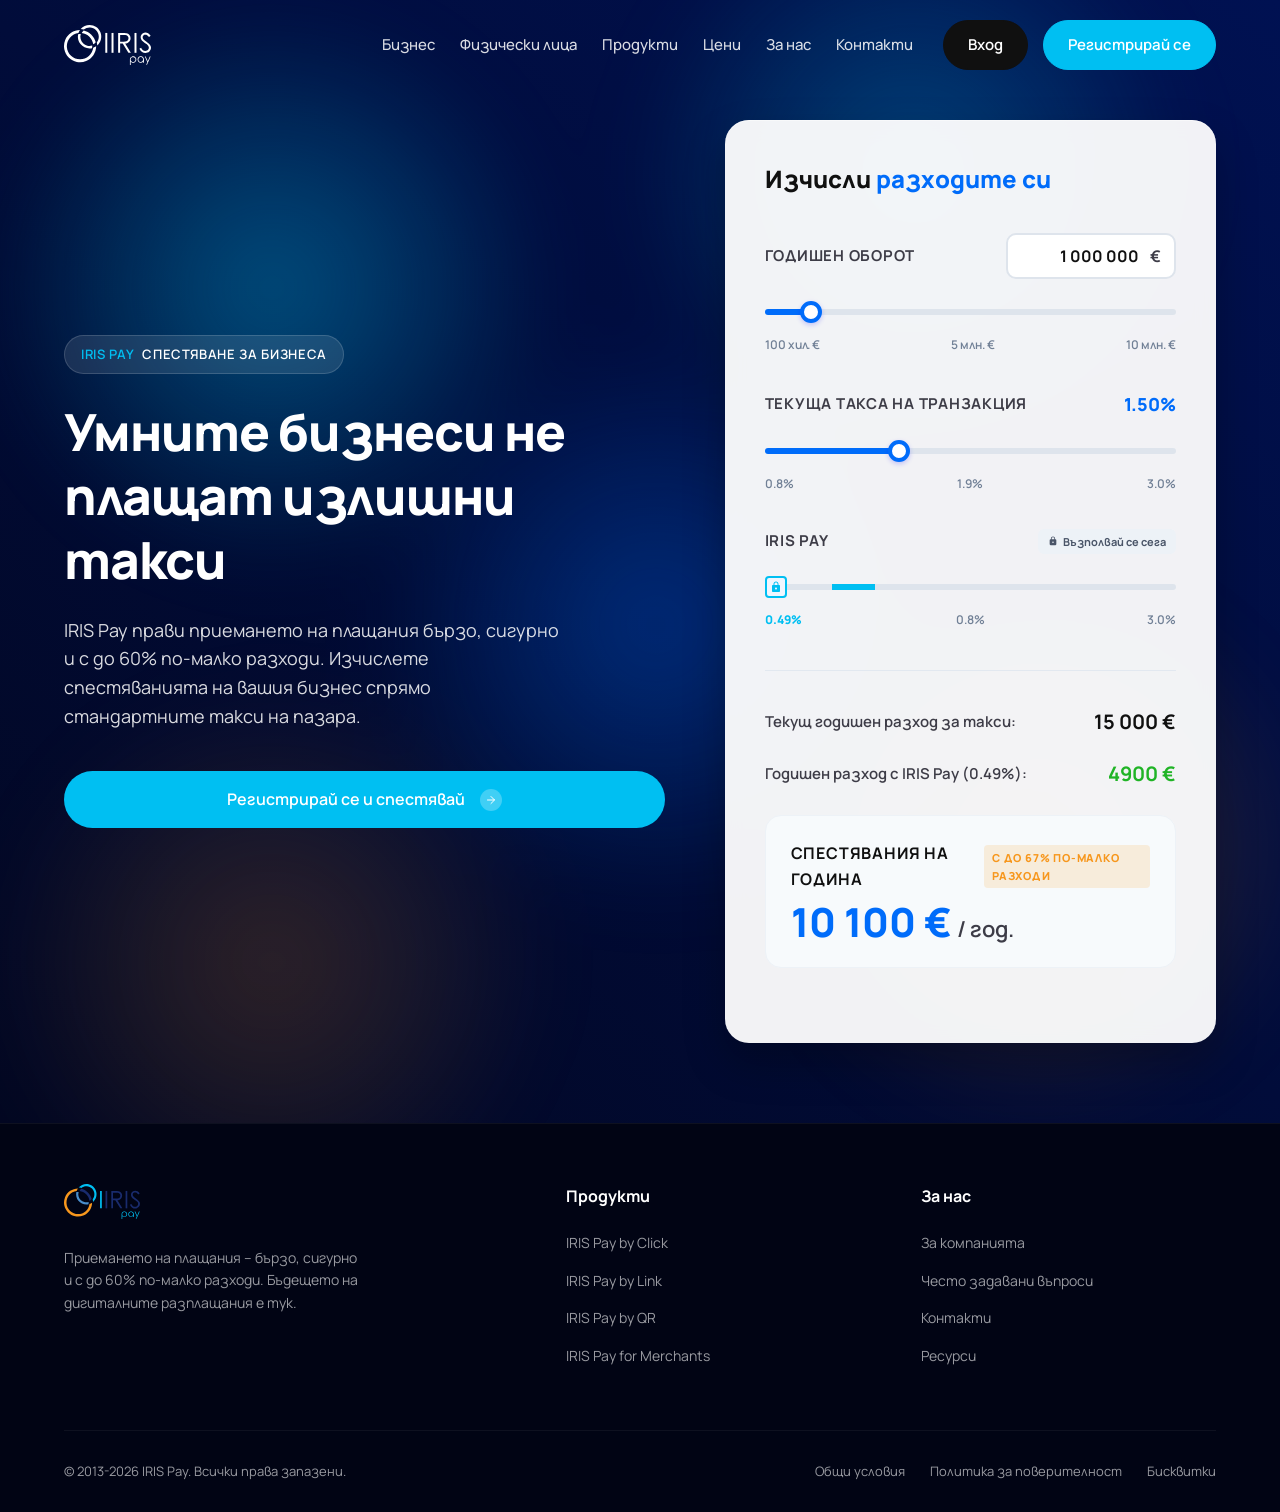
==== index.html @ aaf01136 "Add files via upload" ====
<!DOCTYPE html>
<html lang="bg">
<head>
  <meta charset="UTF-8">
  <meta name="viewport" content="width=device-width, initial-scale=1.0">
  <title>IRIS Pay - Калкулатор на таксите и спестяванията</title>
  <meta name="description" content="Изчислете колко спестява вашият бизнес с IRIS Pay. Сравнете вашите трансакционни такси с нашата фиксирана такса от 0.49%.">
  <link rel="stylesheet" href="style.css?v=1.1">
</head>
<body>

  <!-- Header -->
  <header class="header">
    <a href="#" class="header__logo-link">
      <img src="images/iris-logo.svg" alt="IRIS Pay Logo" class="header__logo">
    </a>
    <nav class="header__nav">
      <ul class="header__menu">
        <li><a href="#" class="header__menu-link">Бизнес</a></li>
        <li><a href="#" class="header__menu-link">Физически лица</a></li>
        <li><a href="#" class="header__menu-link">Продукти</a></li>
        <li><a href="#" class="header__menu-link">Цени</a></li>
        <li><a href="#" class="header__menu-link">За нас</a></li>
        <li><a href="#" class="header__menu-link">Контакти</a></li>
      </ul>
      <div class="header__actions">
        <a href="#" class="btn btn--black">Вход</a>
        <a href="#" class="btn btn--blue">Регистрирай се</a>
      </div>
    </nav>
  </header>

  <!-- Main Hero Wrapper -->
  <main class="hero-wrapper">
    <!-- Liquid Gradient Background -->
    <div class="gradient-bg">
      <!-- SVG filter for liquid blend (goo) -->
      <svg xmlns="http://www.w3.org/2000/svg" version="1.1">
        <defs>
          <filter id="goo">
            <feGaussianBlur in="SourceGraphic" stdDeviation="10" result="blur" />
            <feColorMatrix in="blur" mode="matrix" values="1 0 0 0 0  0 1 0 0 0  0 0 1 0 0  0 0 0 18 -8" result="goo" />
            <feBlend in="SourceGraphic" in2="goo" />
          </filter>
        </defs>
      </svg>
      <div class="gradient-bg__container">
        <div class="gradient-bg__g1"></div>
        <div class="gradient-bg__g2"></div>
        <div class="gradient-bg__g3"></div>
        <div class="gradient-bg__g4"></div>
        <div class="gradient-bg__g5"></div>
      </div>
    </div>

    <div class="container">
      <div class="hero-grid">
        
        <!-- Left Side: Hero Text -->
        <div class="hero-text">
          <div class="hero-pill">
            <i>IRIS Pay</i> Спестяване за бизнеса
          </div>
          <h1 class="hero-title">
            Умните бизнеси не плащат излишни такси
          </h1>
          <p class="hero-description">
            IRIS Pay прави приемането на плащания бързо, сигурно и с до 60% по-малко разходи. Изчислете спестяванията на вашия бизнес спрямо стандартните такси на пазара.
          </p>
          <a class="btn btn--circle-blue" href="#calculator">
            <span class="btn__txt">Регистрирай се и спестявай</span>
            <span class="btn__icon-box">
              <svg class="btn__arrow-svg" viewBox="0 0 24 24">
                <path d="M5 12h14M12 5l7 7-7 7" stroke="currentColor" stroke-width="2" fill="none" stroke-linecap="round" stroke-linejoin="round"/>
              </svg>
            </span>
          </a>
        </div>

        <!-- Right Side: Calculator Card -->
        <div class="calc-card" id="calculator">
          <div class="calc-card__title">
            <span>Изчисли <span class="calc-card__title-highlight">разходите си</span></span>
          </div>

          <!-- Slider 1: Annual Turnover -->
          <div class="calc-group">
            <div class="calc-label-row">
              <span class="calc-label">Годишен оборот</span>
              <div class="calc-input-wrapper">
                <input type="text" id="turnoverInput" class="calc-number-input" value="1 000 000">
                <span class="calc-input-symbol">€</span>
              </div>
            </div>
            <div class="slider-container">
              <input type="range" id="turnoverSlider" class="range-slider" min="100000" max="10000000" step="50000" value="1000000">
              <div class="slider-scale">
                <span>100 хил. €</span>
                <span>5 млн. €</span>
                <span>10 млн. €</span>
              </div>
            </div>
          </div>

          <!-- Slider 2: Competitor Transaction Fee -->
          <div class="calc-group">
            <div class="calc-label-row">
              <span class="calc-label">Текуща такса на транзакция</span>
              <span id="feeDisplay" class="calc-value-display">1.50%</span>
            </div>
            <div class="slider-container">
              <input type="range" id="feeSlider" class="range-slider" min="0.8" max="3.0" step="0.05" value="1.50">
              <div class="slider-scale">
                <span>0.8%</span>
                <span>1.9%</span>
                <span>3.0%</span>
              </div>
            </div>
          </div>

          <!-- Slider 3: IRIS Pay Fixed Fee -->
          <div class="calc-group">
            <div class="calc-label-row">
              <span class="calc-label">IRIS Pay</span>
              <span class="locked-badge">
                <svg class="locked-badge-icon" viewBox="0 0 24 24">
                  <path d="M18 8h-1V6c0-2.76-2.24-5-5-5S7 3.24 7 6v2H6c-1.1 0-2 .9-2 2v10c0 1.1.9 2 2 2h12c1.1 0 2-.9 2-2V10c0-1.1-.9-2-2-2zm-6 9c-1.1 0-2-.9-2-2s.9-2 2-2 2 .9 2 2-.9 2-2 2zm3.1-9H8.9V6c0-1.71 1.39-3.1 3.1-3.1 1.71 0 3.1 1.39 3.1 3.1v2z"/>
                </svg>
                Възполвай се сега
              </span>
            </div>
            <div class="slider-container">
              <!-- Scale starts at 0.49 to place padlock at the far left edge -->
              <input type="range" id="irisSlider" class="range-slider range-slider--locked range-slider--iris" min="0.49" max="3.0" step="0.01" value="0.49" disabled>
              <div class="slider-scale" style="position: relative; height: 2rem;">
                <span style="color: var(--cyan-blue); font-weight: 800; position: absolute; left: 0;">0.49%</span>
                <span style="position: absolute; left: 50%; transform: translateX(-50%); font-weight: 600;">0.8%</span>
                <span style="position: absolute; right: 0;">3.0%</span>
              </div>
            </div>
          </div>

          <!-- Calculator Results Section -->
          <div class="calc-results">
            <div class="results-row">
              <span class="results-label">Текущ годишен разход за такси:</span>
              <span id="currentCost" class="results-value">€15,000</span>
            </div>
            <div class="results-row">
              <span class="results-label">Годишен разход с IRIS Pay (0.49%):</span>
              <span id="irisCost" class="results-value" style="color: #20b426;">€4,900</span>
            </div>
            
            <!-- Highlighted Savings -->
            <div class="results-row results-row--savings">
              <div class="results-label">
                Спестявания на година
                <span class="results-savings-badge">С до 67% по-малко разходи</span>
              </div>
              <div id="savingsCost" class="results-value--savings">€10,100<span>/ год.</span></div>
            </div>

          </div>
        </div>

      </div>
    </div>
  </main>

  <!-- Footer -->
  <footer class="footer">
    <div class="container">
      <div class="footer-grid">
        <div class="footer-brand">
          <img src="images/iris-logo.svg" alt="IRIS Pay Logo" style="height: 3.5rem;">
          <p>Приемането на плащания – бързо, сигурно и с до 60% по-малко разходи. Бъдещето на дигиталните разплащания е тук.</p>
        </div>
        <div>
          <h4 class="footer-title">Продукти</h4>
          <ul class="footer-links">
            <li><a href="#">IRIS Pay by Click</a></li>
            <li><a href="#">IRIS Pay by Link</a></li>
            <li><a href="#">IRIS Pay by QR</a></li>
            <li><a href="#">IRIS Pay for Merchants</a></li>
          </ul>
        </div>
        <div>
          <h4 class="footer-title">За нас</h4>
          <ul class="footer-links">
            <li><a href="#">За компанията</a></li>
            <li><a href="#">Често задавани въпроси</a></li>
            <li><a href="#">Контакти</a></li>
            <li><a href="#">Ресурси</a></li>
          </ul>
        </div>
      </div>
      <div class="footer-bottom">
        <p>&copy; 2013-2026 IRIS Pay. Всички права запазени.</p>
        <div class="footer-legal-links">
          <a href="#">Общи условия</a>
          <a href="#">Политика за поверителност</a>
          <a href="#">Бисквитки</a>
        </div>
      </div>
    </div>
  </footer>

  <script src="app.js?v=1.1"></script>
</body>
</html>
---- style.css ----
/* Import Manrope Font from Google Fonts */
@import url('https://fonts.googleapis.com/css2?family=Manrope:wght@200..800&display=swap');

:root {
  --primary-blue: #006cfa;
  --cyan-blue: #00bff2;
  --brand-orange: #f7971d;
  --dark-navy: #001152;
  --charcoal: #3d3c47;
  --black: #101010;
  --white: #ffffff;
  --gray-bg: #eeeef4;
  --glass-bg: rgba(255, 255, 255, 0.08);
  --glass-border: rgba(255, 255, 255, 0.15);
  --font-family: 'Manrope', sans-serif;
}

* {
  box-sizing: border-box;
  margin: 0;
  padding: 0;
}

html {
  font-size: 62.5%; /* 1rem = 10px */
  scroll-behavior: smooth;
}

body {
  font-family: var(--font-family);
  font-size: 1.6rem;
  line-height: 1.6;
  color: var(--charcoal);
  background-color: #030825;
  overflow-x: hidden;
}

/* ==========================================================================
   Header Styles
   ========================================================================== */
.header {
  position: absolute;
  top: 0;
  left: 0;
  width: 100%;
  padding: 2rem 5%;
  z-index: 100;
  display: flex;
  justify-content: space-between;
  align-items: center;
}

.header__logo-link {
  display: inline-block;
  height: 4rem;
}

.header__logo {
  height: 100%;
  width: auto;
  filter: brightness(0) invert(1);
}

.header__nav {
  display: flex;
  align-items: center;
  gap: 3rem;
}

.header__menu {
  display: flex;
  list-style: none;
  gap: 2.5rem;
}

.header__menu-link {
  color: var(--white);
  text-decoration: none;
  font-size: 1.5rem;
  font-weight: 500;
  transition: opacity 0.2s;
  opacity: 0.85;
}

.header__menu-link:hover {
  opacity: 1;
}

.header__actions {
  display: flex;
  align-items: center;
  gap: 1.5rem;
}

/* Buttons */
.btn {
  display: inline-flex;
  align-items: center;
  justify-content: center;
  font-family: var(--font-family);
  font-size: 1.5rem;
  font-weight: 600;
  text-decoration: none;
  padding: 1.2rem 2.4rem;
  border-radius: 3rem;
  border: 1px solid transparent;
  cursor: pointer;
  transition: all 0.3s cubic-bezier(0.25, 0.8, 0.25, 1);
}

.btn--black {
  background-color: var(--black);
  color: var(--white);
  border-color: var(--black);
}

.btn--black:hover {
  background-color: var(--white);
  color: var(--black);
  border-color: var(--white);
}

.btn--blue {
  background-color: var(--cyan-blue);
  color: var(--white);
  border-color: var(--cyan-blue);
}

.btn--blue:hover {
  background-color: var(--brand-orange);
  color: var(--black);
  border-color: var(--brand-orange);
}

.btn--circle-blue {
  padding: 1.5rem 3rem;
  border-radius: 5rem;
  background-color: var(--cyan-blue);
  color: var(--white);
  display: flex;
  gap: 1.5rem;
  font-size: 1.6rem;
}

.btn--circle-blue:hover {
  background-color: var(--brand-orange);
  color: var(--black);
}

.btn--circle-blue .btn__icon-box {
  display: inline-flex;
  align-items: center;
  justify-content: center;
  width: 2.2rem;
  height: 2.2rem;
  background-color: rgba(255, 255, 255, 0.25);
  border-radius: 50%;
  transition: transform 0.3s;
}

.btn--circle-blue:hover .btn__icon-box {
  transform: translateX(5px);
  background-color: rgba(0, 0, 0, 0.1);
}

.btn__arrow-svg {
  width: 1.2rem;
  height: 1.2rem;
  fill: currentColor;
}

/* ==========================================================================
   Liquid Gradient Animated Background
   ========================================================================== */
.hero-wrapper {
  position: relative;
  width: 100%;
  min-height: 100vh;
  padding-top: 12rem;
  padding-bottom: 8rem;
  display: flex;
  align-items: center;
  overflow: hidden;
}

.gradient-bg {
  position: absolute;
  top: 0;
  left: 0;
  width: 100%;
  height: 100%;
  background: linear-gradient(40deg, #020722, #001152);
  overflow: hidden;
  z-index: -1;
}

.gradient-bg svg {
  display: none;
}

.gradient-bg__container {
  filter: url(#goo) blur(40px);
  width: 100%;
  height: 100%;
  position: relative;
}

.gradient-bg__g1,
.gradient-bg__g2,
.gradient-bg__g3,
.gradient-bg__g4,
.gradient-bg__g5 {
  position: absolute;
  width: 70vw;
  height: 70vw;
  max-width: 800px;
  max-height: 800px;
  border-radius: 50%;
  opacity: 0.75;
}

.gradient-bg__g1 {
  background: radial-gradient(circle at center, rgba(0, 191, 242, 0.5) 0, rgba(0, 191, 242, 0) 50%) no-repeat;
  top: -10%;
  left: -10%;
  animation: moveVertical 25s ease infinite;
}

.gradient-bg__g2 {
  background: radial-gradient(circle at center, rgba(247, 151, 29, 0.3) 0, rgba(247, 151, 29, 0) 50%) no-repeat;
  top: 40%;
  left: 50%;
  animation: moveInCircle 20s reverse infinite;
}

.gradient-bg__g3 {
  background: radial-gradient(circle at center, rgba(0, 108, 250, 0.45) 0, rgba(0, 108, 250, 0) 50%) no-repeat;
  top: 20%;
  left: 20%;
  animation: moveHorizontal 30s ease infinite;
}

.gradient-bg__g4 {
  background: radial-gradient(circle at center, rgba(0, 191, 242, 0.4) 0, rgba(0, 191, 242, 0) 50%) no-repeat;
  top: -20%;
  left: 40%;
  animation: moveInCircle 35s linear infinite;
}

.gradient-bg__g5 {
  background: radial-gradient(circle at center, rgba(247, 151, 29, 0.25) 0, rgba(247, 151, 29, 0) 50%) no-repeat;
  top: 50%;
  left: -10%;
  animation: moveVertical 18s ease infinite;
}

@keyframes moveVertical {
  0% { transform: translateY(-30%) scale(1); }
  50% { transform: translateY(30%) scale(1.1); }
  100% { transform: translateY(-30%) scale(1); }
}

@keyframes moveHorizontal {
  0% { transform: translateX(-20%) translateY(-10%); }
  50% { transform: translateX(20%) translateY(10%); }
  100% { transform: translateX(-20%) translateY(-10%); }
}

@keyframes moveInCircle {
  0% { transform: rotate(0deg) translate(-10%, -10%); }
  50% { transform: rotate(180deg) translate(10%, 10%); }
  100% { transform: rotate(360deg) translate(-10%, -10%); }
}

/* ==========================================================================
   Layout Grid & Typography
   ========================================================================== */
.container {
  width: 90%;
  max-width: 1200px;
  margin: 0 auto;
}

.hero-grid {
  display: grid;
  grid-template-columns: 1.1fr 0.9fr;
  gap: 6rem;
  align-items: center;
}

.hero-text {
  color: var(--white);
}

.hero-pill {
  display: inline-flex;
  align-items: center;
  gap: 0.8rem;
  padding: 0.8rem 1.6rem;
  background-color: rgba(255, 255, 255, 0.1);
  border: 1px solid rgba(255, 255, 255, 0.15);
  border-radius: 2rem;
  font-size: 1.3rem;
  font-weight: 600;
  margin-bottom: 2.5rem;
  letter-spacing: 0.05em;
  text-transform: uppercase;
}

.hero-pill i {
  color: var(--cyan-blue);
  font-style: normal;
}

.hero-title {
  font-size: clamp(3.6rem, 4vw, 5.2rem);
  font-weight: 800;
  line-height: 1.25;
  margin-bottom: 2.5rem;
  letter-spacing: -0.02em;
}

.hero-description {
  font-size: 1.8rem;
  opacity: 0.85;
  margin-bottom: 4rem;
  max-width: 500px;
}

/* ==========================================================================
   Calculator Card Styles
   ========================================================================== */
.calc-card {
  background: rgba(255, 255, 255, 0.95);
  border-radius: 2.4rem;
  padding: 4rem;
  box-shadow: 0 20px 40px rgba(0, 0, 0, 0.25), 
              inset 0 1px 0 rgba(255, 255, 255, 0.5);
  color: var(--black);
  position: relative;
  backdrop-filter: blur(10px);
}

.calc-card__title {
  font-size: 2.4rem;
  font-weight: 800;
  margin-bottom: 3.5rem;
  display: flex;
  align-items: center;
  justify-content: space-between;
}

.calc-card__title-highlight {
  color: var(--primary-blue);
}

/* Calculator Inputs Group */
.calc-group {
  margin-bottom: 3.5rem;
}

.calc-label-row {
  display: flex;
  justify-content: space-between;
  align-items: center;
  margin-bottom: 1.5rem;
}

.calc-label {
  font-size: 1.5rem;
  font-weight: 700;
  color: var(--charcoal);
  text-transform: uppercase;
  letter-spacing: 0.05em;
}

/* Custom Number Input Field */
.calc-input-wrapper {
  position: relative;
  display: flex;
  align-items: center;
}

.calc-number-input {
  width: 17rem;
  padding: 1rem 1.6rem;
  border-radius: 1rem;
  border: 2px solid #dee4ec;
  font-family: var(--font-family);
  font-size: 1.6rem;
  font-weight: 700;
  color: var(--black);
  text-align: right;
  padding-right: 3.5rem;
  transition: border-color 0.2s;
  outline: none;
}

.calc-number-input:focus {
  border-color: var(--primary-blue);
}

.calc-input-symbol {
  position: absolute;
  right: 1.5rem;
  font-size: 1.6rem;
  font-weight: 700;
  color: var(--charcoal);
}

/* Value display bubble */
.calc-value-display {
  font-size: 1.8rem;
  font-weight: 800;
  color: var(--primary-blue);
}

/* Custom Range Slider Styles */
.slider-container {
  position: relative;
  width: 100%;
}

.range-slider {
  -webkit-appearance: none;
  width: 100%;
  height: 6px;
  border-radius: 4px;
  background: #dee4ec;
  outline: none;
  margin: 1.5rem 0;
  cursor: pointer;
  transition: background 0.1s;
}

.range-slider::-webkit-slider-runnable-track {
  -webkit-appearance: none;
  background: transparent !important;
  border: none;
  height: 6px;
}

.range-slider::-moz-range-track {
  background: transparent !important;
  border: none;
  height: 6px;
}

/* Styled Handle (Thumb) */
.range-slider::-webkit-slider-thumb {
  -webkit-appearance: none;
  appearance: none;
  width: 2.2rem;
  height: 2.2rem;
  border-radius: 50%;
  background: var(--white);
  border: 4px solid var(--primary-blue);
  box-shadow: 0 2px 5px rgba(0, 0, 250, 0.2);
  transition: transform 0.15s, background-color 0.15s;
  margin-top: -0.8rem;
}

.range-slider::-webkit-slider-thumb:hover {
  transform: scale(1.15);
  background: #f0f6ff;
  box-shadow: 0 2px 8px rgba(0, 108, 250, 0.3);
}

.range-slider::-moz-range-thumb {
  width: 2.2rem;
  height: 2.2rem;
  border-radius: 50%;
  background: var(--white);
  border: 4px solid var(--primary-blue);
  box-shadow: 0 2px 5px rgba(0, 0, 250, 0.2);
  cursor: pointer;
  transition: transform 0.15s, background-color 0.15s;
}

.range-slider::-moz-range-thumb:hover {
  transform: scale(1.15);
  background: #f0f6ff;
  box-shadow: 0 2px 8px rgba(0, 108, 250, 0.3);
}

/* Locked Slider Styles */
.range-slider--locked {
  pointer-events: none;
}

.range-slider--locked::-webkit-slider-thumb {
  -webkit-appearance: none;
  appearance: none;
  width: 2.2rem;
  height: 2.2rem;
  border-radius: 4px;
  background-color: #edf2f7;
  border: 2px solid #cbd5e0;
  background-image: url("data:image/svg+xml;utf8,<svg xmlns='http://www.w3.org/2000/svg' viewBox='0 0 24 24' fill='%23718096'><path d='M18 8h-1V6c0-2.76-2.24-5-5-5S7 3.24 7 6v2H6c-1.1 0-2 .9-2 2v10c0 1.1.9 2 2 2h12c1.1 0 2-.9 2-2V10c0-1.1-.9-2-2-2zm-6 9c-1.1 0-2-.9-2-2s.9-2 2-2 2 .9 2 2-.9 2-2 2zm3.1-9H8.9V6c0-1.71 1.39-3.1 3.1-3.1 1.71 0 3.1 1.39 3.1 3.1v2z'/></svg>");
  background-repeat: no-repeat;
  background-position: center;
  background-size: 1.2rem;
  box-shadow: none;
  transform: none !important;
  cursor: not-allowed;
  margin-top: -0.8rem;
}

.range-slider--locked::-moz-range-thumb {
  width: 2.2rem;
  height: 2.2rem;
  border-radius: 4px;
  background-color: #edf2f7;
  border: 2px solid #cbd5e0;
  background-image: url("data:image/svg+xml;utf8,<svg xmlns='http://www.w3.org/2000/svg' viewBox='0 0 24 24' fill='%23718096'><path d='M18 8h-1V6c0-2.76-2.24-5-5-5S7 3.24 7 6v2H6c-1.1 0-2 .9-2 2v10c0 1.1.9 2 2 2h12c1.1 0 2-.9 2-2V10c0-1.1-.9-2-2-2zm-6 9c-1.1 0-2-.9-2-2s.9-2 2-2 2 .9 2 2-.9 2-2 2zm3.1-9H8.9V6c0-1.71 1.39-3.1 3.1-3.1 1.71 0 3.1 1.39 3.1 3.1v2z'/></svg>");
  background-repeat: no-repeat;
  background-position: center;
  background-size: 1.2rem;
  box-shadow: none;
  transform: none !important;
  cursor: not-allowed;
}

/* Custom style override for IRIS Pay slider (light cyan-blue) */
.range-slider--locked.range-slider--iris::-webkit-slider-thumb {
  border-color: var(--cyan-blue) !important;
  background-color: #f0f6ff !important;
  background-image: url("data:image/svg+xml;utf8,<svg xmlns='http://www.w3.org/2000/svg' viewBox='0 0 24 24' fill='%2300bff2'><path d='M18 8h-1V6c0-2.76-2.24-5-5-5S7 3.24 7 6v2H6c-1.1 0-2 .9-2 2v10c0 1.1.9 2 2 2h12c1.1 0 2-.9 2-2V10c0-1.1-.9-2-2-2zm-6 9c-1.1 0-2-.9-2-2s.9-2 2-2 2 .9 2 2-.9 2-2 2zm3.1-9H8.9V6c0-1.71 1.39-3.1 3.1-3.1 1.71 0 3.1 1.39 3.1 3.1v2z'/></svg>") !important;
  margin-top: -0.8rem;
}

.range-slider--locked.range-slider--iris::-moz-range-thumb {
  border-color: var(--cyan-blue) !important;
  background-color: #f0f6ff !important;
  background-image: url("data:image/svg+xml;utf8,<svg xmlns='http://www.w3.org/2000/svg' viewBox='0 0 24 24' fill='%2300bff2'><path d='M18 8h-1V6c0-2.76-2.24-5-5-5S7 3.24 7 6v2H6c-1.1 0-2 .9-2 2v10c0 1.1.9 2 2 2h12c1.1 0 2-.9 2-2V10c0-1.1-.9-2-2-2zm-6 9c-1.1 0-2-.9-2-2s.9-2 2-2 2 .9 2 2-.9 2-2 2zm3.1-9H8.9V6c0-1.71 1.39-3.1 3.1-3.1 1.71 0 3.1 1.39 3.1 3.1v2z'/></svg>") !important;
}

/* Slider scale text (Min / Max) */
.slider-scale {
  display: flex;
  justify-content: space-between;
  margin-top: 0.5rem;
}

.slider-scale span {
  font-size: 1.2rem;
  font-weight: 600;
  color: #718096;
}

/* Locked slider warning badge */
.locked-badge {
  display: inline-flex;
  align-items: center;
  gap: 0.5rem;
  padding: 0.4rem 1rem;
  background-color: #edf2f7;
  border-radius: 0.6rem;
  font-size: 1.1rem;
  font-weight: 700;
  color: #4a5568;
}

.locked-badge-icon {
  width: 1rem;
  height: 1rem;
  fill: currentColor;
}

/* ==========================================================================
   Calculator Results
   ========================================================================== */
.calc-results {
  margin-top: 4rem;
  padding-top: 3.5rem;
  border-top: 1px solid #e2e8f0;
}

.results-row {
  display: flex;
  justify-content: space-between;
  align-items: center;
  margin-bottom: 2rem;
}

.results-label {
  font-size: 1.5rem;
  font-weight: 600;
  color: var(--charcoal);
}

.results-value {
  font-size: 2rem;
  font-weight: 700;
  color: var(--black);
}

.results-row--savings {
  background-color: #f7fafc;
  border: 1px solid #edf2f7;
  border-radius: 1.6rem;
  padding: 2.5rem;
  margin-top: 2.5rem;
  margin-bottom: 3.5rem;
  flex-direction: column;
  align-items: flex-start;
  gap: 1rem;
}

.results-row--savings .results-label {
  font-size: 1.6rem;
  font-weight: 700;
  color: var(--black);
  text-transform: uppercase;
  letter-spacing: 0.05em;
  display: flex;
  align-items: center;
  gap: 0.8rem;
}

.results-savings-badge {
  background-color: rgba(247, 151, 29, 0.15);
  color: var(--brand-orange);
  font-size: 1.1rem;
  font-weight: 800;
  padding: 0.4rem 0.8rem;
  border-radius: 0.4rem;
}

.results-value--savings {
  font-size: 4rem;
  font-weight: 800;
  color: var(--primary-blue);
  line-height: 1;
}

.results-value--savings span {
  font-size: 2.2rem;
  font-weight: 600;
  color: var(--charcoal);
  margin-left: 0.5rem;
}

/* Call to Action Button */
.calc-cta {
  width: 100%;
  font-size: 1.8rem;
  padding: 1.6rem;
  border-radius: 1.6rem;
  box-shadow: 0 10px 20px rgba(0, 191, 242, 0.2);
}

/* ==========================================================================
   Footer Styles
   ========================================================================== */
.footer {
  background-color: #010414;
  color: rgba(255, 255, 255, 0.6);
  padding: 6rem 0 3rem 0;
  border-top: 1px solid rgba(255, 255, 255, 0.05);
}

.footer-grid {
  display: grid;
  grid-template-columns: 1.5fr 1fr 1fr;
  gap: 6rem;
  margin-bottom: 5rem;
}

.footer-brand p {
  margin-top: 2rem;
  font-size: 1.4rem;
  max-width: 300px;
}

.footer-title {
  color: var(--white);
  font-size: 1.6rem;
  font-weight: 700;
  margin-bottom: 2rem;
}

.footer-links {
  list-style: none;
}

.footer-links li {
  margin-bottom: 1.2rem;
}

.footer-links a {
  color: inherit;
  text-decoration: none;
  font-size: 1.4rem;
  transition: color 0.2s;
}

.footer-links a:hover {
  color: var(--white);
}

.footer-bottom {
  border-top: 1px solid rgba(255, 255, 255, 0.05);
  padding-top: 3rem;
  display: flex;
  justify-content: space-between;
  align-items: center;
  font-size: 1.3rem;
}

.footer-legal-links {
  display: flex;
  gap: 2.5rem;
}

.footer-legal-links a {
  color: inherit;
  text-decoration: none;
  transition: color 0.2s;
}

.footer-legal-links a:hover {
  color: var(--white);
}

/* ==========================================================================
   Responsive Media Queries
   ========================================================================== */
@media (max-width: 1024px) {
  .hero-grid {
    grid-template-columns: 1fr;
    gap: 6rem;
  }
  
  .hero-text {
    text-align: center;
  }
  
  .hero-description {
    margin-left: auto;
    margin-right: auto;
  }
  
  .btn--circle-blue {
    margin: 0 auto;
  }
  
  .footer-grid {
    grid-template-columns: 1fr 1fr;
  }
  
  .footer-brand {
    grid-column: span 2;
  }
}

@media (max-width: 768px) {
  .header {
    padding: 2rem 5%;
  }
  
  .header__nav {
    display: none; /* Hide nav links on mobile for simplicity */
  }
  
  .calc-card {
    padding: 3rem 2rem;
  }
  
  .footer-grid {
    grid-template-columns: 1fr;
    gap: 4rem;
  }
  
  .footer-brand {
    grid-column: span 1;
  }
  
  .footer-bottom {
    flex-direction: column;
    gap: 2rem;
    text-align: center;
  }
}
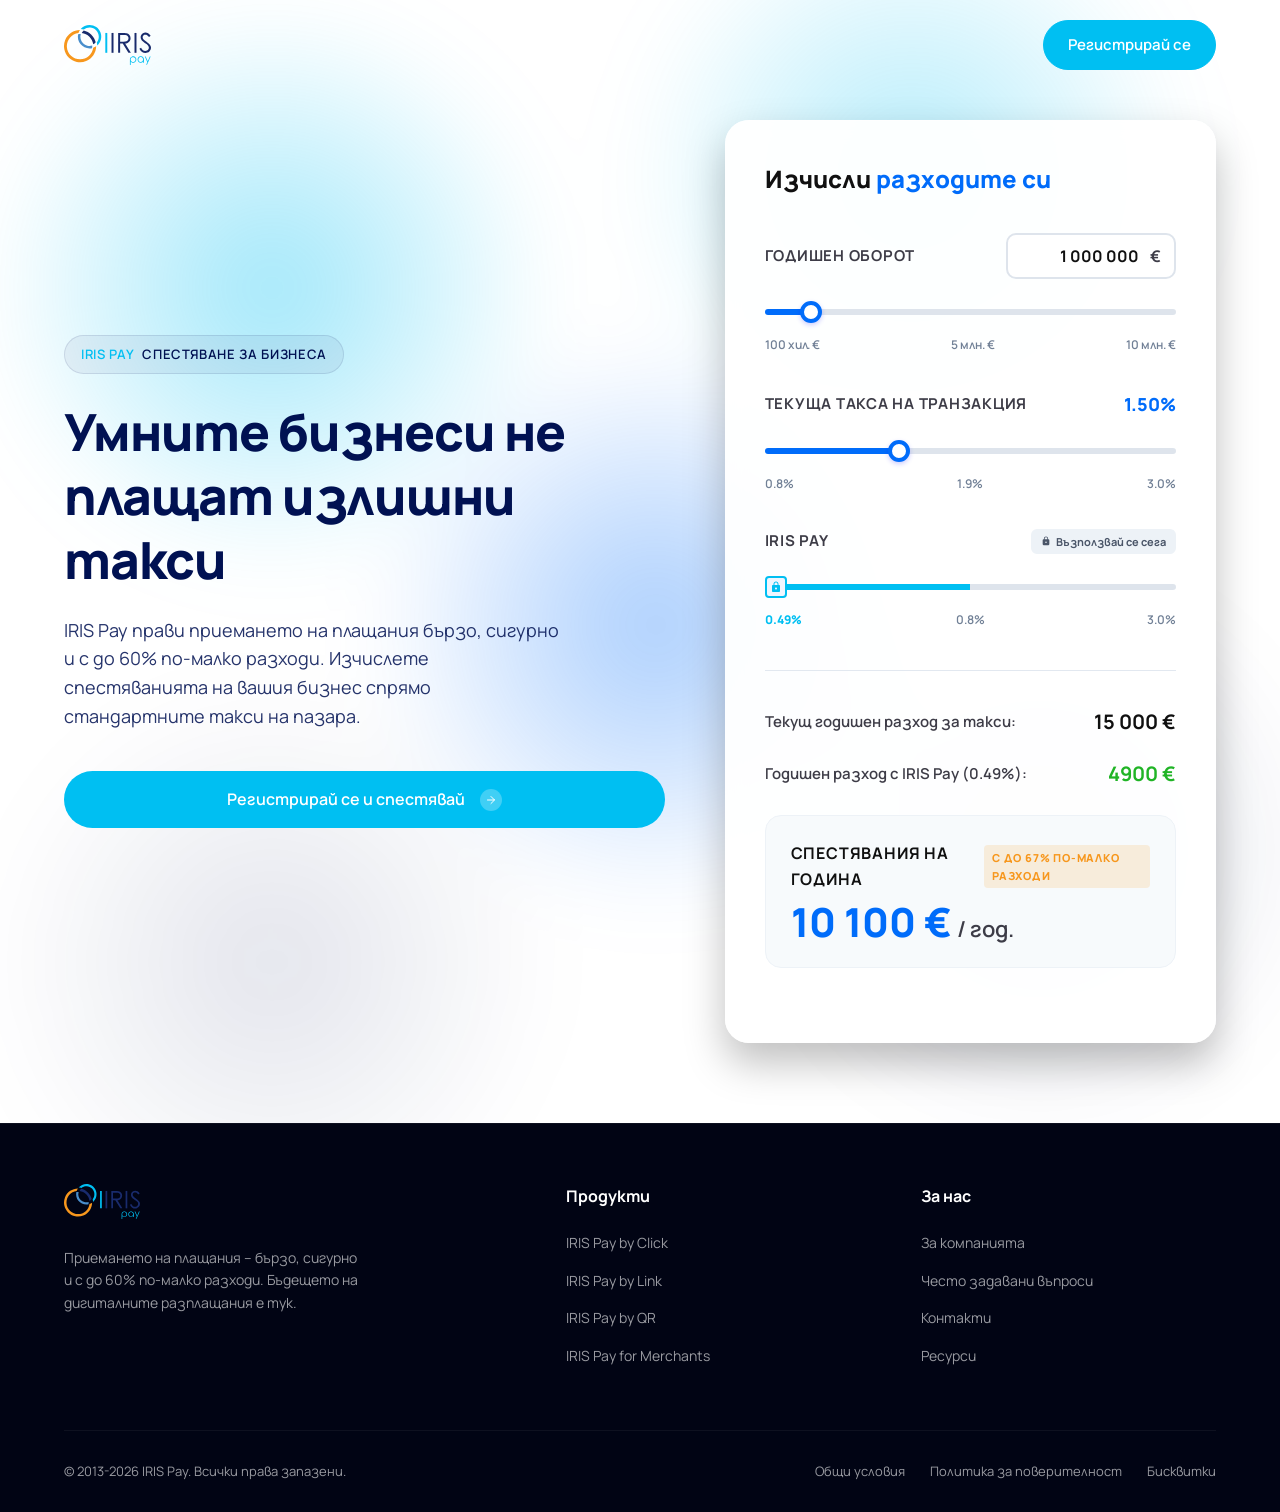
==== commit 9bac880d: "Add files via upload" ====
--- a/index.html
+++ b/index.html
@@ -15,17 +15,8 @@
       <img src="images/iris-logo.svg" alt="IRIS Pay Logo" class="header__logo">
     </a>
     <nav class="header__nav">
-      <ul class="header__menu">
-        <li><a href="#" class="header__menu-link">Бизнес</a></li>
-        <li><a href="#" class="header__menu-link">Физически лица</a></li>
-        <li><a href="#" class="header__menu-link">Продукти</a></li>
-        <li><a href="#" class="header__menu-link">Цени</a></li>
-        <li><a href="#" class="header__menu-link">За нас</a></li>
-        <li><a href="#" class="header__menu-link">Контакти</a></li>
-      </ul>
       <div class="header__actions">
-        <a href="#" class="btn btn--black">Вход</a>
-        <a href="#" class="btn btn--blue">Регистрирай се</a>
+        <a href="https://irispay.eu/bg/register" class="btn btn--blue">Регистрирай се</a>
       </div>
     </nav>
   </header>
@@ -67,7 +58,7 @@
           <p class="hero-description">
             IRIS Pay прави приемането на плащания бързо, сигурно и с до 60% по-малко разходи. Изчислете спестяванията на вашия бизнес спрямо стандартните такси на пазара.
           </p>
-          <a class="btn btn--circle-blue" href="#calculator">
+          <a class="btn btn--circle-blue" href="https://irispay.eu/bg/register">
             <span class="btn__txt">Регистрирай се и спестявай</span>
             <span class="btn__icon-box">
               <svg class="btn__arrow-svg" viewBox="0 0 24 24">
@@ -126,7 +117,7 @@
                 <svg class="locked-badge-icon" viewBox="0 0 24 24">
                   <path d="M18 8h-1V6c0-2.76-2.24-5-5-5S7 3.24 7 6v2H6c-1.1 0-2 .9-2 2v10c0 1.1.9 2 2 2h12c1.1 0 2-.9 2-2V10c0-1.1-.9-2-2-2zm-6 9c-1.1 0-2-.9-2-2s.9-2 2-2 2 .9 2 2-.9 2-2 2zm3.1-9H8.9V6c0-1.71 1.39-3.1 3.1-3.1 1.71 0 3.1 1.39 3.1 3.1v2z"/>
                 </svg>
-                Възполвай се сега
+                Възползвай се сега
               </span>
             </div>
             <div class="slider-container">
--- a/style.css
+++ b/style.css
@@ -31,7 +31,7 @@
   font-size: 1.6rem;
   line-height: 1.6;
   color: var(--charcoal);
-  background-color: #030825;
+  background-color: var(--white);
   overflow-x: hidden;
 }
 
@@ -58,7 +58,6 @@
 .header__logo {
   height: 100%;
   width: auto;
-  filter: brightness(0) invert(1);
 }
 
 .header__nav {
@@ -189,7 +188,7 @@
   left: 0;
   width: 100%;
   height: 100%;
-  background: linear-gradient(40deg, #020722, #001152);
+  background: var(--white);
   overflow: hidden;
   z-index: -1;
 }
@@ -227,7 +226,7 @@
 }
 
 .gradient-bg__g2 {
-  background: radial-gradient(circle at center, rgba(247, 151, 29, 0.3) 0, rgba(247, 151, 29, 0) 50%) no-repeat;
+  background: radial-gradient(circle at center, rgba(0, 17, 82, 0.2) 0, rgba(0, 17, 82, 0) 50%) no-repeat;
   top: 40%;
   left: 50%;
   animation: moveInCircle 20s reverse infinite;
@@ -248,7 +247,7 @@
 }
 
 .gradient-bg__g5 {
-  background: radial-gradient(circle at center, rgba(247, 151, 29, 0.25) 0, rgba(247, 151, 29, 0) 50%) no-repeat;
+  background: radial-gradient(circle at center, rgba(0, 17, 82, 0.15) 0, rgba(0, 17, 82, 0) 50%) no-repeat;
   top: 50%;
   left: -10%;
   animation: moveVertical 18s ease infinite;
@@ -289,7 +288,7 @@
 }
 
 .hero-text {
-  color: var(--white);
+  color: var(--dark-navy);
 }
 
 .hero-pill {
@@ -297,8 +296,8 @@
   align-items: center;
   gap: 0.8rem;
   padding: 0.8rem 1.6rem;
-  background-color: rgba(255, 255, 255, 0.1);
-  border: 1px solid rgba(255, 255, 255, 0.15);
+  background-color: rgba(0, 17, 82, 0.05);
+  border: 1px solid rgba(0, 17, 82, 0.1);
   border-radius: 2rem;
   font-size: 1.3rem;
   font-weight: 600;
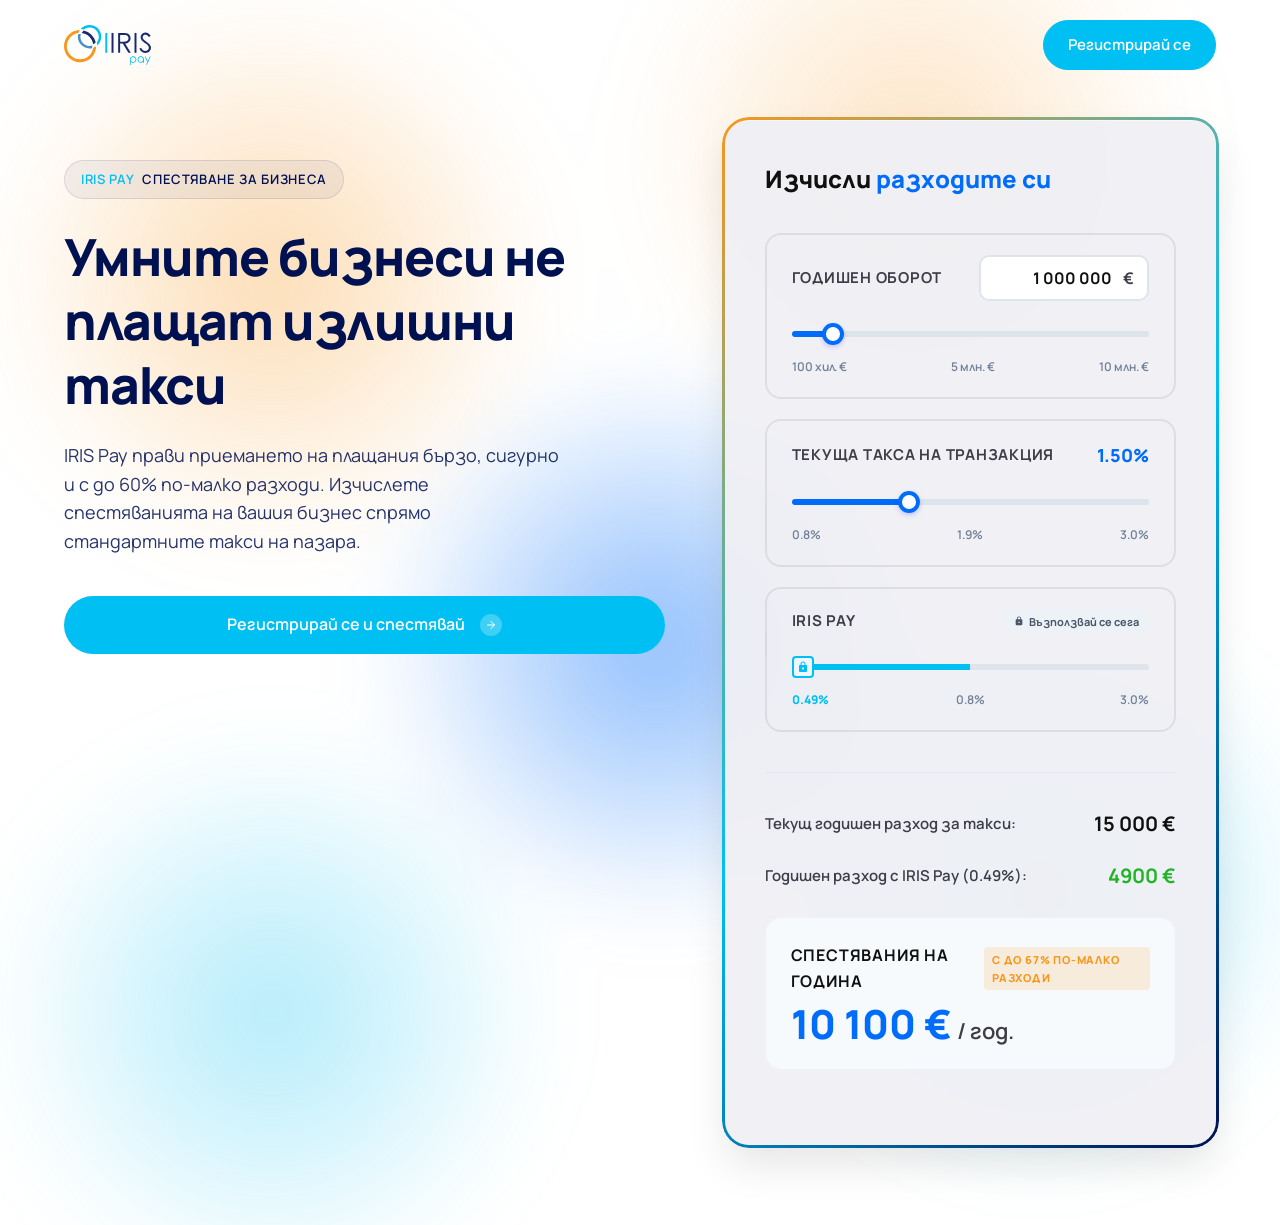
==== commit 20b2ab3a: "Add files via upload" ====
--- a/index.html
+++ b/index.html
@@ -158,43 +158,7 @@
     </div>
   </main>
 
-  <!-- Footer -->
-  <footer class="footer">
-    <div class="container">
-      <div class="footer-grid">
-        <div class="footer-brand">
-          <img src="images/iris-logo.svg" alt="IRIS Pay Logo" style="height: 3.5rem;">
-          <p>Приемането на плащания – бързо, сигурно и с до 60% по-малко разходи. Бъдещето на дигиталните разплащания е тук.</p>
-        </div>
-        <div>
-          <h4 class="footer-title">Продукти</h4>
-          <ul class="footer-links">
-            <li><a href="#">IRIS Pay by Click</a></li>
-            <li><a href="#">IRIS Pay by Link</a></li>
-            <li><a href="#">IRIS Pay by QR</a></li>
-            <li><a href="#">IRIS Pay for Merchants</a></li>
-          </ul>
-        </div>
-        <div>
-          <h4 class="footer-title">За нас</h4>
-          <ul class="footer-links">
-            <li><a href="#">За компанията</a></li>
-            <li><a href="#">Често задавани въпроси</a></li>
-            <li><a href="#">Контакти</a></li>
-            <li><a href="#">Ресурси</a></li>
-          </ul>
-        </div>
-      </div>
-      <div class="footer-bottom">
-        <p>&copy; 2013-2026 IRIS Pay. Всички права запазени.</p>
-        <div class="footer-legal-links">
-          <a href="#">Общи условия</a>
-          <a href="#">Политика за поверителност</a>
-          <a href="#">Бисквитки</a>
-        </div>
-      </div>
-    </div>
-  </footer>
+
 
   <script src="app.js?v=1.1"></script>
 </body>
--- a/style.css
+++ b/style.css
@@ -219,35 +219,35 @@
 }
 
 .gradient-bg__g1 {
-  background: radial-gradient(circle at center, rgba(0, 191, 242, 0.5) 0, rgba(0, 191, 242, 0) 50%) no-repeat;
+  background: radial-gradient(circle at center, rgba(247, 151, 29, 0.45) 0, rgba(247, 151, 29, 0) 50%) no-repeat;
   top: -10%;
   left: -10%;
   animation: moveVertical 25s ease infinite;
 }
 
 .gradient-bg__g2 {
-  background: radial-gradient(circle at center, rgba(0, 17, 82, 0.2) 0, rgba(0, 17, 82, 0) 50%) no-repeat;
+  background: radial-gradient(circle at center, rgba(0, 191, 242, 0.45) 0, rgba(0, 191, 242, 0) 50%) no-repeat;
   top: 40%;
   left: 50%;
   animation: moveInCircle 20s reverse infinite;
 }
 
 .gradient-bg__g3 {
-  background: radial-gradient(circle at center, rgba(0, 108, 250, 0.45) 0, rgba(0, 108, 250, 0) 50%) no-repeat;
+  background: radial-gradient(circle at center, rgba(0, 108, 250, 0.6) 0, rgba(0, 108, 250, 0) 50%) no-repeat;
   top: 20%;
   left: 20%;
   animation: moveHorizontal 30s ease infinite;
 }
 
 .gradient-bg__g4 {
-  background: radial-gradient(circle at center, rgba(0, 191, 242, 0.4) 0, rgba(0, 191, 242, 0) 50%) no-repeat;
+  background: radial-gradient(circle at center, rgba(247, 151, 29, 0.35) 0, rgba(247, 151, 29, 0) 50%) no-repeat;
   top: -20%;
   left: 40%;
   animation: moveInCircle 35s linear infinite;
 }
 
 .gradient-bg__g5 {
-  background: radial-gradient(circle at center, rgba(0, 17, 82, 0.15) 0, rgba(0, 17, 82, 0) 50%) no-repeat;
+  background: radial-gradient(circle at center, rgba(0, 191, 242, 0.4) 0, rgba(0, 191, 242, 0) 50%) no-repeat;
   top: 50%;
   left: -10%;
   animation: moveVertical 18s ease infinite;
@@ -284,11 +284,12 @@
   display: grid;
   grid-template-columns: 1.1fr 0.9fr;
   gap: 6rem;
-  align-items: center;
+  align-items: flex-start;
 }
 
 .hero-text {
   color: var(--dark-navy);
+  padding-top: 4rem;
 }
 
 .hero-pill {
@@ -330,16 +331,29 @@
    Calculator Card Styles
    ========================================================================== */
 .calc-card {
-  background: rgba(255, 255, 255, 0.95);
+  background: rgba(240, 240, 245, 0.95);
   border-radius: 2.4rem;
   padding: 4rem;
-  box-shadow: 0 20px 40px rgba(0, 0, 0, 0.25), 
+  box-shadow: 0 20px 40px rgba(0, 0, 0, 0.1), 
               inset 0 1px 0 rgba(255, 255, 255, 0.5);
   color: var(--black);
   position: relative;
   backdrop-filter: blur(10px);
 }
 
+.calc-card::before {
+  content: "";
+  position: absolute;
+  inset: -3px;
+  border-radius: 2.7rem;
+  padding: 3px;
+  background: linear-gradient(135deg, var(--brand-orange), var(--cyan-blue), var(--dark-navy));
+  -webkit-mask: linear-gradient(#fff 0 0) content-box, linear-gradient(#fff 0 0);
+  -webkit-mask-composite: destination-out;
+  mask-composite: exclude;
+  pointer-events: none;
+}
+
 .calc-card__title {
   font-size: 2.4rem;
   font-weight: 800;
@@ -355,7 +369,10 @@
 
 /* Calculator Inputs Group */
 .calc-group {
-  margin-bottom: 3.5rem;
+  margin-bottom: 2rem;
+  padding: 2rem 2.5rem;
+  border: 2px solid rgba(0, 0, 0, 0.08);
+  border-radius: 1.6rem;
 }
 
 .calc-label-row {
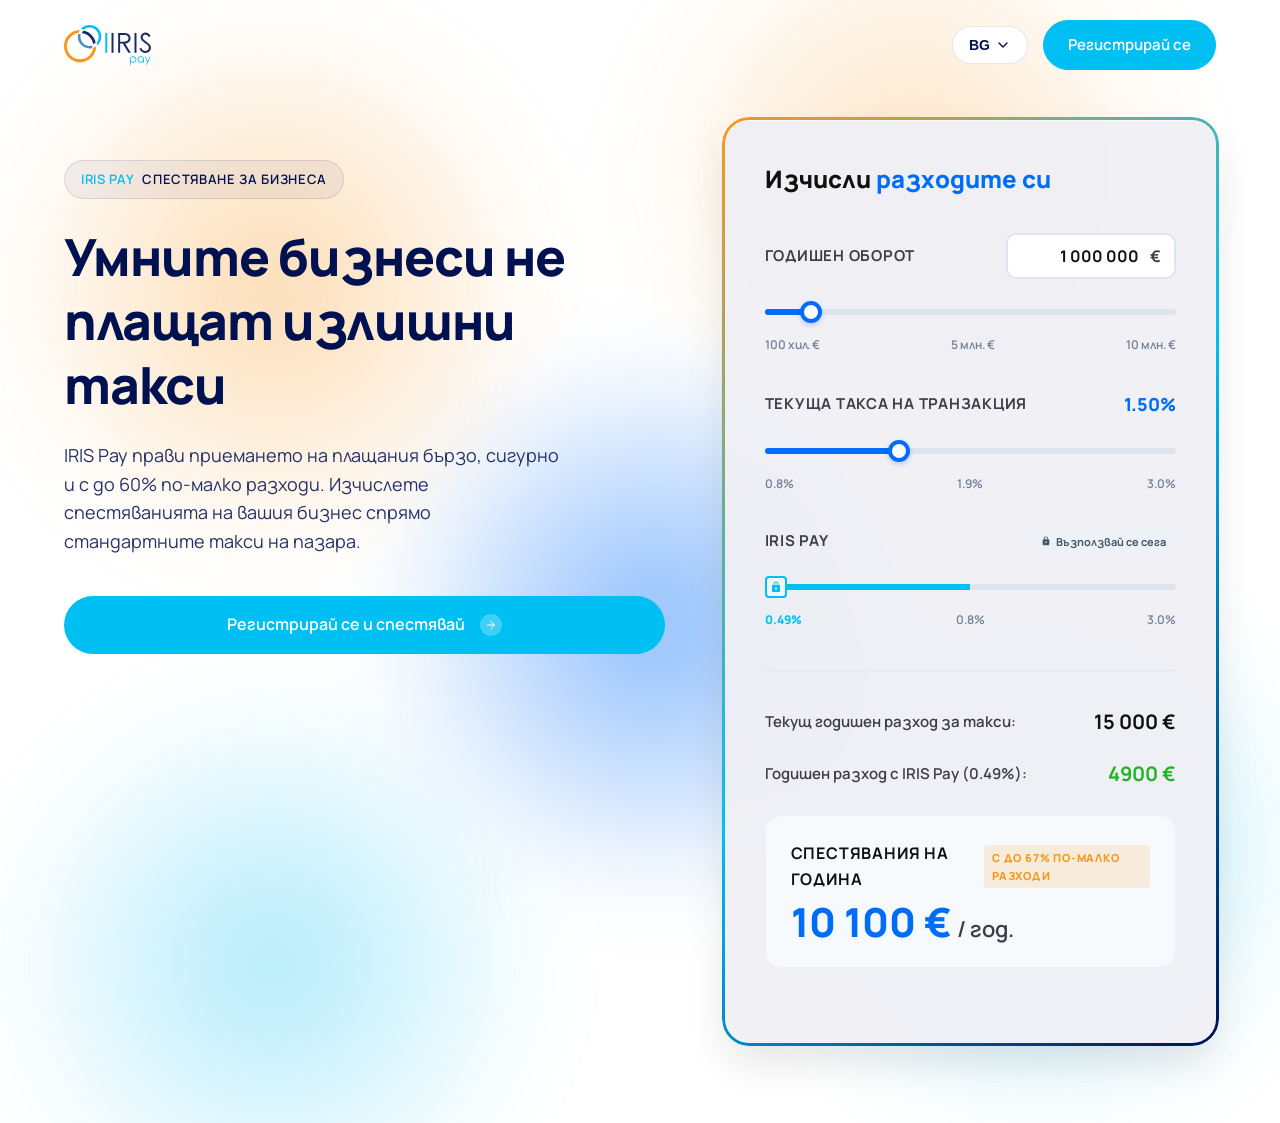
==== commit de510ae6: "Add files via upload" ====
--- a/index.html
+++ b/index.html
@@ -16,7 +16,21 @@
     </a>
     <nav class="header__nav">
       <div class="header__actions">
-        <a href="https://irispay.eu/bg/register" class="btn btn--blue">Регистрирай се</a>
+        <div class="lang-dropdown">
+          <button class="lang-dropdown__btn">
+            <span id="currentLang">BG</span>
+            <svg class="lang-dropdown__icon" viewBox="0 0 24 24"><path d="M6 9l6 6 6-6" stroke="currentColor" stroke-width="2" fill="none" stroke-linecap="round" stroke-linejoin="round"/></svg>
+          </button>
+          <div class="lang-dropdown__menu">
+            <button data-lang="bg">BG</button>
+            <button data-lang="en">EN</button>
+            <button data-lang="ro">RO</button>
+            <button data-lang="hr">HR</button>
+            <button data-lang="el">EL</button>
+            <button data-lang="it">IT</button>
+          </div>
+        </div>
+        <a href="https://irispay.eu/bg/register" class="btn btn--blue" data-i18n="btn-register">Регистрирай се</a>
       </div>
     </nav>
   </header>
@@ -49,17 +63,17 @@
         
         <!-- Left Side: Hero Text -->
         <div class="hero-text">
-          <div class="hero-pill">
+          <div class="hero-pill" data-i18n="hero-pill">
             <i>IRIS Pay</i> Спестяване за бизнеса
           </div>
-          <h1 class="hero-title">
+          <h1 class="hero-title" data-i18n="hero-title">
             Умните бизнеси не плащат излишни такси
           </h1>
-          <p class="hero-description">
+          <p class="hero-description" data-i18n="hero-desc">
             IRIS Pay прави приемането на плащания бързо, сигурно и с до 60% по-малко разходи. Изчислете спестяванията на вашия бизнес спрямо стандартните такси на пазара.
           </p>
           <a class="btn btn--circle-blue" href="https://irispay.eu/bg/register">
-            <span class="btn__txt">Регистрирай се и спестявай</span>
+            <span class="btn__txt" data-i18n="btn-register-save">Регистрирай се и спестявай</span>
             <span class="btn__icon-box">
               <svg class="btn__arrow-svg" viewBox="0 0 24 24">
                 <path d="M5 12h14M12 5l7 7-7 7" stroke="currentColor" stroke-width="2" fill="none" stroke-linecap="round" stroke-linejoin="round"/>
@@ -71,13 +85,13 @@
         <!-- Right Side: Calculator Card -->
         <div class="calc-card" id="calculator">
           <div class="calc-card__title">
-            <span>Изчисли <span class="calc-card__title-highlight">разходите си</span></span>
+            <span><span data-i18n="calc-title-1">Изчисли </span><span class="calc-card__title-highlight" data-i18n="calc-title-2">разходите си</span></span>
           </div>
 
           <!-- Slider 1: Annual Turnover -->
           <div class="calc-group">
             <div class="calc-label-row">
-              <span class="calc-label">Годишен оборот</span>
+              <span class="calc-label" data-i18n="calc-label-turnover">Годишен оборот</span>
               <div class="calc-input-wrapper">
                 <input type="text" id="turnoverInput" class="calc-number-input" value="1 000 000">
                 <span class="calc-input-symbol">€</span>
@@ -86,9 +100,9 @@
             <div class="slider-container">
               <input type="range" id="turnoverSlider" class="range-slider" min="100000" max="10000000" step="50000" value="1000000">
               <div class="slider-scale">
-                <span>100 хил. €</span>
-                <span>5 млн. €</span>
-                <span>10 млн. €</span>
+                <span data-i18n="calc-scale-100k">100 хил. €</span>
+                <span data-i18n="calc-scale-5m">5 млн. €</span>
+                <span data-i18n="calc-scale-10m">10 млн. €</span>
               </div>
             </div>
           </div>
@@ -96,7 +110,7 @@
           <!-- Slider 2: Competitor Transaction Fee -->
           <div class="calc-group">
             <div class="calc-label-row">
-              <span class="calc-label">Текуща такса на транзакция</span>
+              <span class="calc-label" data-i18n="calc-label-fee">Текуща такса на транзакция</span>
               <span id="feeDisplay" class="calc-value-display">1.50%</span>
             </div>
             <div class="slider-container">
@@ -112,12 +126,12 @@
           <!-- Slider 3: IRIS Pay Fixed Fee -->
           <div class="calc-group">
             <div class="calc-label-row">
-              <span class="calc-label">IRIS Pay</span>
+              <span class="calc-label" data-i18n="calc-label-iris">IRIS Pay</span>
               <span class="locked-badge">
                 <svg class="locked-badge-icon" viewBox="0 0 24 24">
                   <path d="M18 8h-1V6c0-2.76-2.24-5-5-5S7 3.24 7 6v2H6c-1.1 0-2 .9-2 2v10c0 1.1.9 2 2 2h12c1.1 0 2-.9 2-2V10c0-1.1-.9-2-2-2zm-6 9c-1.1 0-2-.9-2-2s.9-2 2-2 2 .9 2 2-.9 2-2 2zm3.1-9H8.9V6c0-1.71 1.39-3.1 3.1-3.1 1.71 0 3.1 1.39 3.1 3.1v2z"/>
                 </svg>
-                Възползвай се сега
+                <span data-i18n="calc-lock-text">Възползвай се сега</span>
               </span>
             </div>
             <div class="slider-container">
@@ -134,19 +148,19 @@
           <!-- Calculator Results Section -->
           <div class="calc-results">
             <div class="results-row">
-              <span class="results-label">Текущ годишен разход за такси:</span>
+              <span class="results-label" data-i18n="res-current-cost">Текущ годишен разход за такси:</span>
               <span id="currentCost" class="results-value">€15,000</span>
             </div>
             <div class="results-row">
-              <span class="results-label">Годишен разход с IRIS Pay (0.49%):</span>
+              <span class="results-label" data-i18n="res-iris-cost">Годишен разход с IRIS Pay (0.49%):</span>
               <span id="irisCost" class="results-value" style="color: #20b426;">€4,900</span>
             </div>
             
             <!-- Highlighted Savings -->
             <div class="results-row results-row--savings">
               <div class="results-label">
-                Спестявания на година
-                <span class="results-savings-badge">С до 67% по-малко разходи</span>
+                <span data-i18n="res-savings-title">Спестявания на година</span>
+                <span class="results-savings-badge" data-i18n="res-savings-badge">С до 67% по-малко разходи</span>
               </div>
               <div id="savingsCost" class="results-value--savings">€10,100<span>/ год.</span></div>
             </div>
@@ -160,6 +174,7 @@
 
 
 
+  <script src="i18n.js?v=1.1"></script>
   <script src="app.js?v=1.1"></script>
 </body>
 </html>
--- a/style.css
+++ b/style.css
@@ -168,6 +168,76 @@
   fill: currentColor;
 }
 
+/* Language Dropdown */
+.lang-dropdown {
+  position: relative;
+  font-family: var(--font-family);
+  z-index: 100;
+}
+.lang-dropdown__btn {
+  display: flex;
+  align-items: center;
+  gap: 0.5rem;
+  padding: 1rem 1.6rem;
+  border-radius: 3rem;
+  border: 1px solid rgba(0, 17, 82, 0.1);
+  background: var(--white);
+  color: var(--dark-navy);
+  font-weight: 700;
+  font-size: 1.4rem;
+  cursor: pointer;
+  transition: all 0.2s;
+}
+.lang-dropdown__btn:hover {
+  background: rgba(0, 17, 82, 0.05);
+}
+.lang-dropdown__icon {
+  width: 1.6rem;
+  height: 1.6rem;
+}
+.lang-dropdown__menu {
+  position: absolute;
+  top: 110%;
+  right: 0;
+  background: var(--white);
+  border: 1px solid rgba(0, 17, 82, 0.1);
+  border-radius: 1rem;
+  box-shadow: 0 10px 20px rgba(0, 0, 0, 0.1);
+  display: flex;
+  flex-direction: column;
+  min-width: 100px;
+  opacity: 0;
+  visibility: hidden;
+  transform: translateY(10px);
+  transition: all 0.2s;
+}
+.lang-dropdown:hover .lang-dropdown__menu {
+  opacity: 1;
+  visibility: visible;
+  transform: translateY(0);
+}
+.lang-dropdown__menu button {
+  background: none;
+  border: none;
+  padding: 1rem 1.5rem;
+  font-family: inherit;
+  font-weight: 600;
+  font-size: 1.4rem;
+  color: var(--dark-navy);
+  cursor: pointer;
+  text-align: left;
+  transition: background 0.2s;
+}
+.lang-dropdown__menu button:hover {
+  background: rgba(0, 17, 82, 0.05);
+}
+.lang-dropdown__menu button:first-child {
+  border-radius: 1rem 1rem 0 0;
+}
+.lang-dropdown__menu button:last-child {
+  border-radius: 0 0 1rem 1rem;
+}
+
 /* ==========================================================================
    Liquid Gradient Animated Background
    ========================================================================== */
@@ -369,10 +439,7 @@
 
 /* Calculator Inputs Group */
 .calc-group {
-  margin-bottom: 2rem;
-  padding: 2rem 2.5rem;
-  border: 2px solid rgba(0, 0, 0, 0.08);
-  border-radius: 1.6rem;
+  margin-bottom: 3.5rem;
 }
 
 .calc-label-row {
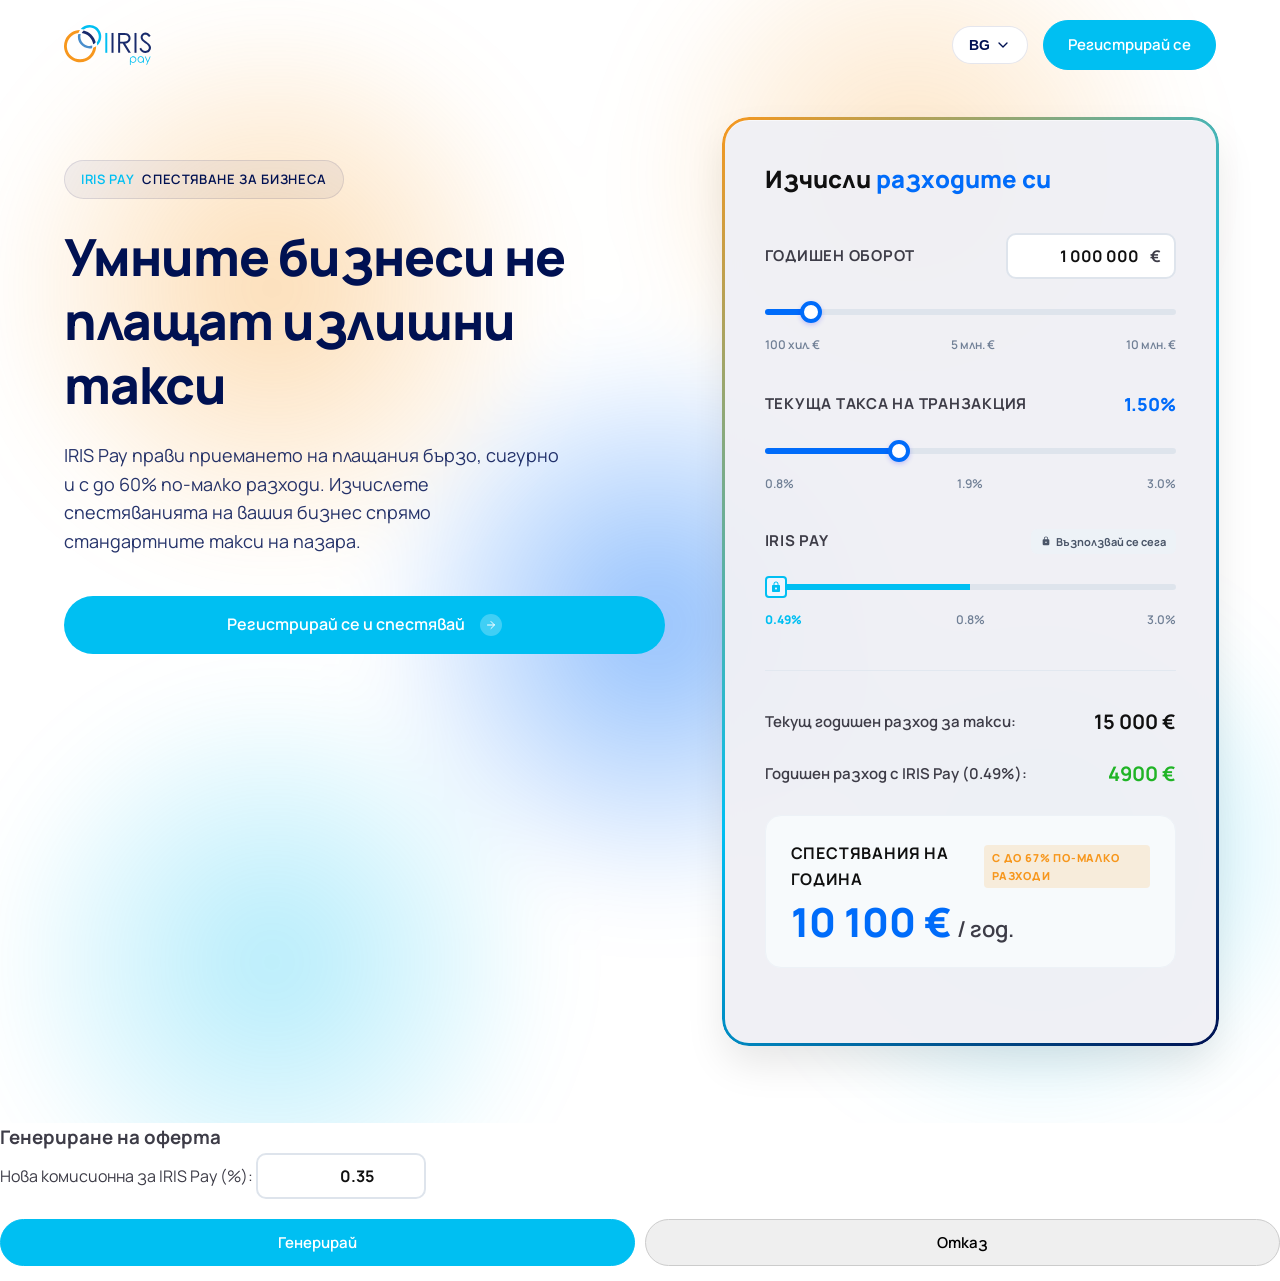
==== commit 1e12982a: "Add files via upload" ====
--- a/index.html
+++ b/index.html
@@ -138,7 +138,7 @@
               <!-- Scale starts at 0.49 to place padlock at the far left edge -->
               <input type="range" id="irisSlider" class="range-slider range-slider--locked range-slider--iris" min="0.49" max="3.0" step="0.01" value="0.49" disabled>
               <div class="slider-scale" style="position: relative; height: 2rem;">
-                <span style="color: var(--cyan-blue); font-weight: 800; position: absolute; left: 0;">0.49%</span>
+                <span id="irisFeeLabel" style="color: var(--cyan-blue); font-weight: 800; position: absolute; left: 0;">0.49%</span>
                 <span style="position: absolute; left: 50%; transform: translateX(-50%); font-weight: 600;">0.8%</span>
                 <span style="position: absolute; right: 0;">3.0%</span>
               </div>
@@ -172,6 +172,19 @@
     </div>
   </main>
 
+  <!-- Secret Modal -->
+  <div class="secret-modal-overlay" id="secretModal">
+    <div class="secret-modal">
+      <h3>Генериране на оферта</h3>
+      <label>Нова комисионна за IRIS Pay (%):</label>
+      <input type="number" id="secretFeeInput" step="0.01" value="0.35" class="calc-number-input">
+      <div style="display: flex; gap: 1rem; margin-top: 2rem;">
+        <button id="secretGenerateBtn" class="btn btn--blue" style="flex: 1;">Генерирай</button>
+        <button id="secretCloseBtn" class="btn" style="flex: 1; border: 1px solid #ccc;">Отказ</button>
+      </div>
+      <div id="secretLinkOutput" style="margin-top: 1.5rem; font-size: 1.1rem; word-break: break-all; color: var(--primary-blue);"></div>
+    </div>
+  </div>
 
 
   <script src="i18n.js?v=1.1"></script>
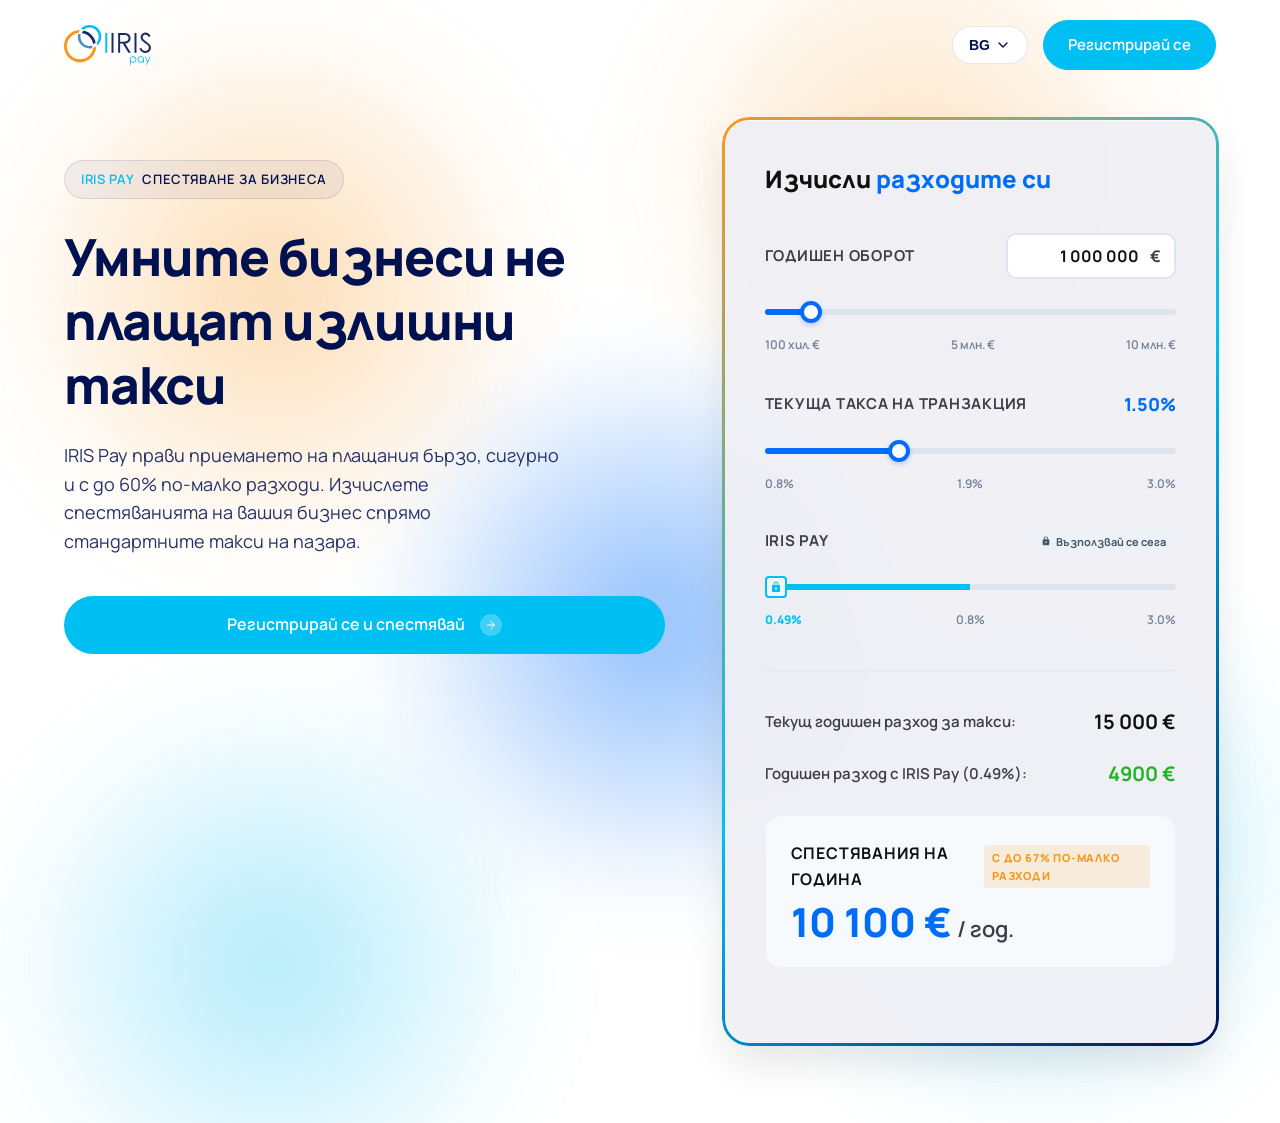
==== commit 61695a54: "Add files via upload" ====
--- a/index.html
+++ b/index.html
@@ -177,7 +177,7 @@
     <div class="secret-modal">
       <h3>Генериране на оферта</h3>
       <label>Нова комисионна за IRIS Pay (%):</label>
-      <input type="number" id="secretFeeInput" step="0.01" value="0.35" class="calc-number-input">
+      <input type="number" id="secretFeeInput" step="0.01" value="0.49" class="calc-number-input">
       <div style="display: flex; gap: 1rem; margin-top: 2rem;">
         <button id="secretGenerateBtn" class="btn btn--blue" style="flex: 1;">Генерирай</button>
         <button id="secretCloseBtn" class="btn" style="flex: 1; border: 1px solid #ccc;">Отказ</button>
--- a/style.css
+++ b/style.css
@@ -865,3 +865,46 @@
     text-align: center;
   }
 }
+
+/* Secret Modal */
+.secret-modal-overlay {
+  position: fixed;
+  top: 0; left: 0; width: 100%; height: 100%;
+  background: rgba(0,0,0,0.5);
+  display: flex;
+  align-items: center;
+  justify-content: center;
+  z-index: 1000;
+  opacity: 0;
+  visibility: hidden;
+  transition: all 0.3s;
+}
+.secret-modal-overlay.active {
+  opacity: 1;
+  visibility: visible;
+}
+.secret-modal {
+  background: var(--white);
+  padding: 3rem;
+  border-radius: 2rem;
+  width: 90%;
+  max-width: 400px;
+  box-shadow: 0 20px 40px rgba(0,0,0,0.2);
+  color: var(--dark-navy);
+}
+.secret-modal h3 {
+  margin-top: 0;
+  margin-bottom: 1.5rem;
+}
+.secret-modal label {
+  display: block;
+  font-size: 1.4rem;
+  margin-bottom: 0.5rem;
+}
+.secret-modal input {
+  width: 100%;
+  padding: 1rem;
+  border-radius: 1rem;
+  border: 1px solid #ccc;
+  font-size: 1.6rem;
+}
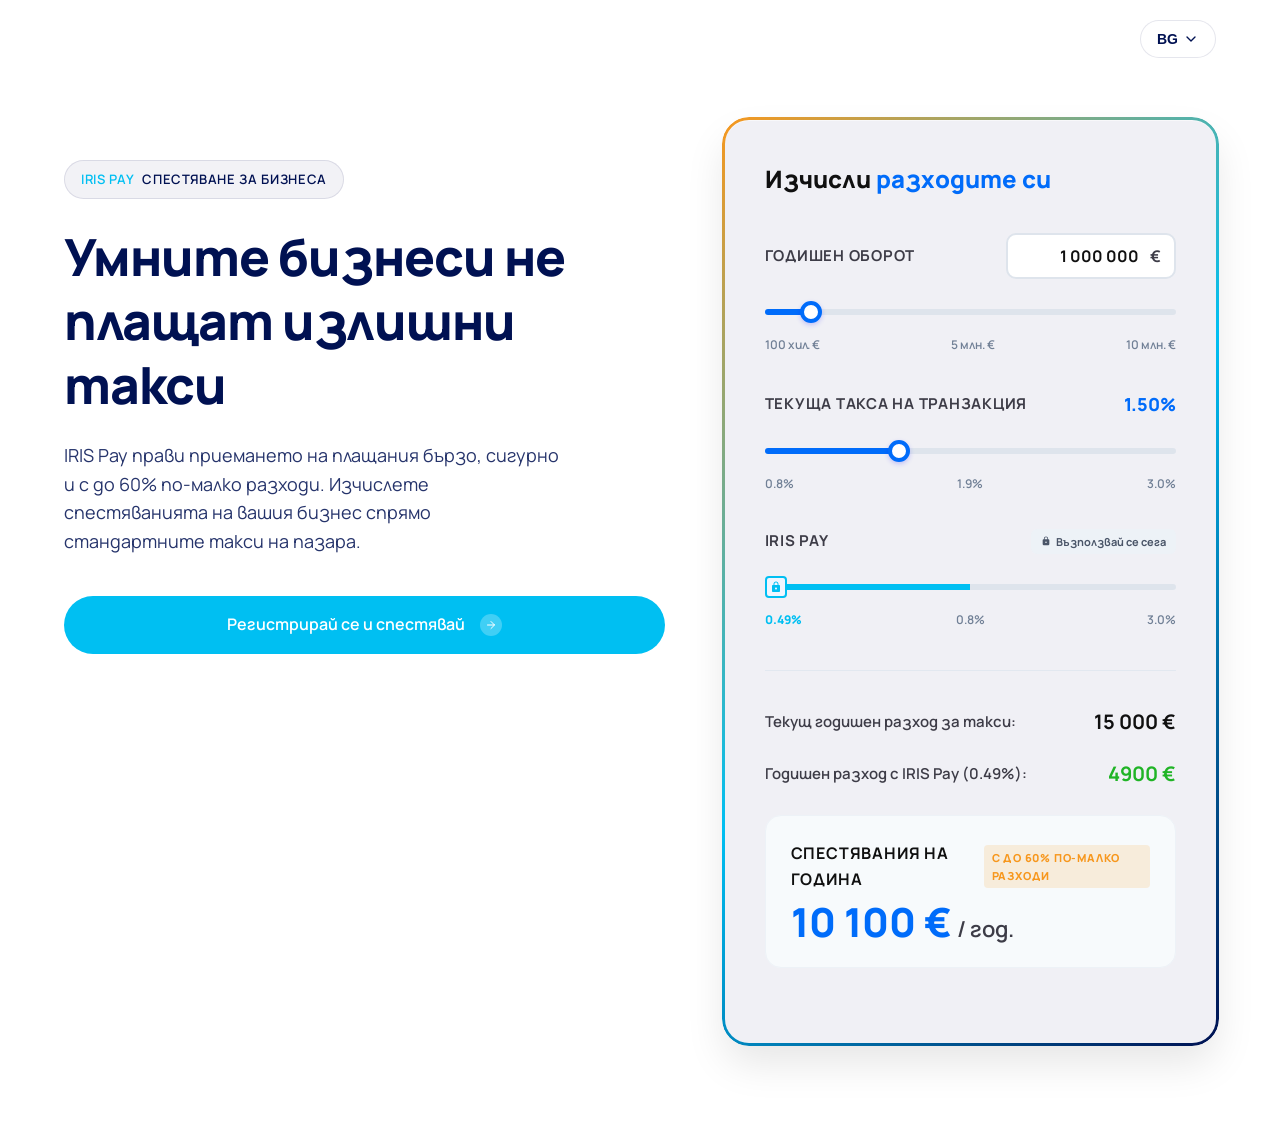
==== commit cbcf51a5: "Add files via upload" ====
--- a/index.html
+++ b/index.html
@@ -11,9 +11,6 @@
 
   <!-- Header -->
   <header class="header">
-    <a href="#" class="header__logo-link">
-      <img src="images/iris-logo.svg" alt="IRIS Pay Logo" class="header__logo">
-    </a>
     <nav class="header__nav">
       <div class="header__actions">
         <div class="lang-dropdown">
@@ -22,15 +19,14 @@
             <svg class="lang-dropdown__icon" viewBox="0 0 24 24"><path d="M6 9l6 6 6-6" stroke="currentColor" stroke-width="2" fill="none" stroke-linecap="round" stroke-linejoin="round"/></svg>
           </button>
           <div class="lang-dropdown__menu">
-            <button data-lang="bg">BG</button>
-            <button data-lang="en">EN</button>
-            <button data-lang="ro">RO</button>
-            <button data-lang="hr">HR</button>
-            <button data-lang="el">EL</button>
-            <button data-lang="it">IT</button>
+            <a href="bg/">BG</a>
+            <a href="en/">EN</a>
+            <a href="ro/">RO</a>
+            <a href="hr/">HR</a>
+            <a href="el/">EL</a>
+            <a href="it/">IT</a>
           </div>
         </div>
-        <a href="https://irispay.eu/bg/register" class="btn btn--blue" data-i18n="btn-register">Регистрирай се</a>
       </div>
     </nav>
   </header>
@@ -160,7 +156,7 @@
             <div class="results-row results-row--savings">
               <div class="results-label">
                 <span data-i18n="res-savings-title">Спестявания на година</span>
-                <span class="results-savings-badge" data-i18n="res-savings-badge">С до 67% по-малко разходи</span>
+                <span class="results-savings-badge" data-i18n="res-savings-badge">С до 60% по-малко разходи</span>
               </div>
               <div id="savingsCost" class="results-value--savings">€10,100<span>/ год.</span></div>
             </div>
--- a/style.css
+++ b/style.css
@@ -46,7 +46,7 @@
   padding: 2rem 5%;
   z-index: 100;
   display: flex;
-  justify-content: space-between;
+  justify-content: flex-end;
   align-items: center;
 }
 
@@ -216,7 +216,8 @@
   visibility: visible;
   transform: translateY(0);
 }
-.lang-dropdown__menu button {
+.lang-dropdown__menu button,
+.lang-dropdown__menu a {
   background: none;
   border: none;
   padding: 1rem 1.5rem;
@@ -226,15 +227,20 @@
   color: var(--dark-navy);
   cursor: pointer;
   text-align: left;
+  text-decoration: none;
+  display: block;
   transition: background 0.2s;
 }
-.lang-dropdown__menu button:hover {
+.lang-dropdown__menu button:hover,
+.lang-dropdown__menu a:hover {
   background: rgba(0, 17, 82, 0.05);
 }
-.lang-dropdown__menu button:first-child {
+.lang-dropdown__menu button:first-child,
+.lang-dropdown__menu a:first-child {
   border-radius: 1rem 1rem 0 0;
 }
-.lang-dropdown__menu button:last-child {
+.lang-dropdown__menu button:last-child,
+.lang-dropdown__menu a:last-child {
   border-radius: 0 0 1rem 1rem;
 }
 
@@ -253,14 +259,7 @@
 }
 
 .gradient-bg {
-  position: absolute;
-  top: 0;
-  left: 0;
-  width: 100%;
-  height: 100%;
-  background: var(--white);
-  overflow: hidden;
-  z-index: -1;
+  display: none;
 }
 
 .gradient-bg svg {
@@ -842,10 +841,6 @@
     padding: 2rem 5%;
   }
   
-  .header__nav {
-    display: none; /* Hide nav links on mobile for simplicity */
-  }
-  
   .calc-card {
     padding: 3rem 2rem;
   }
